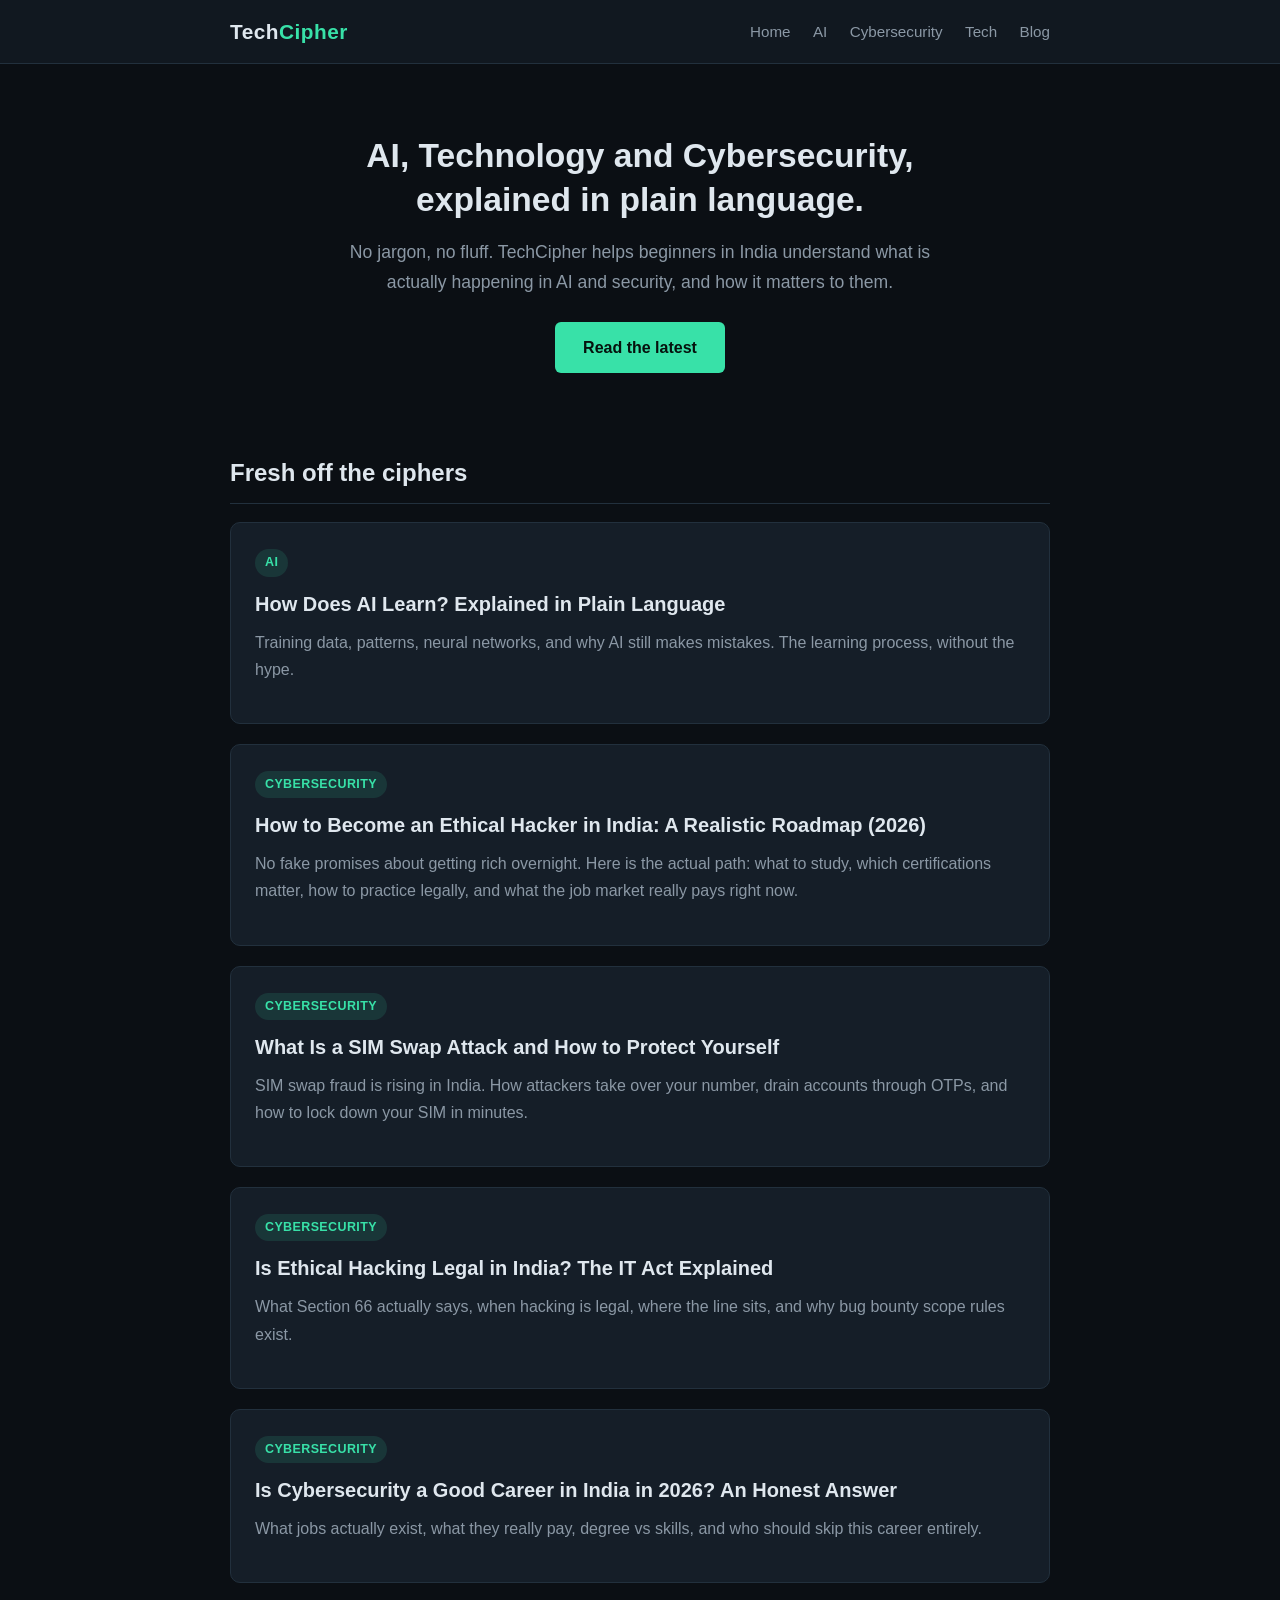
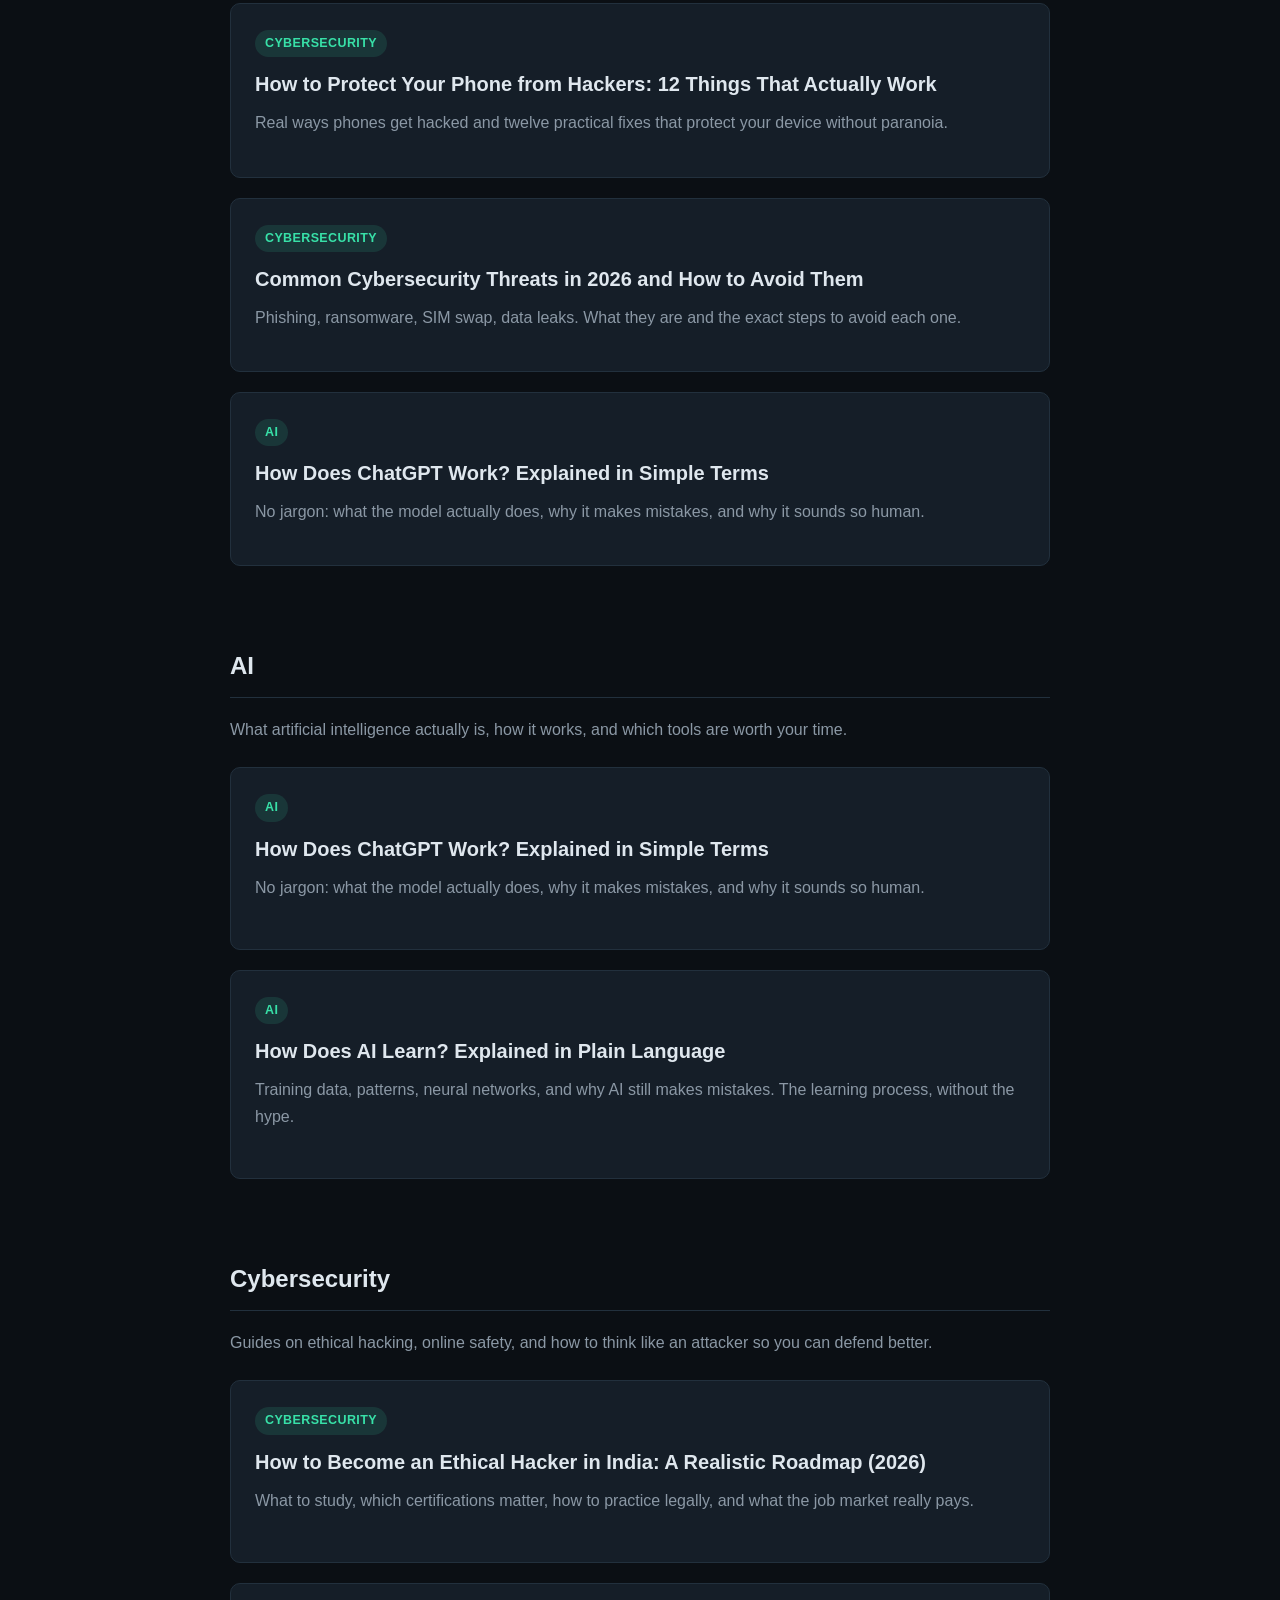
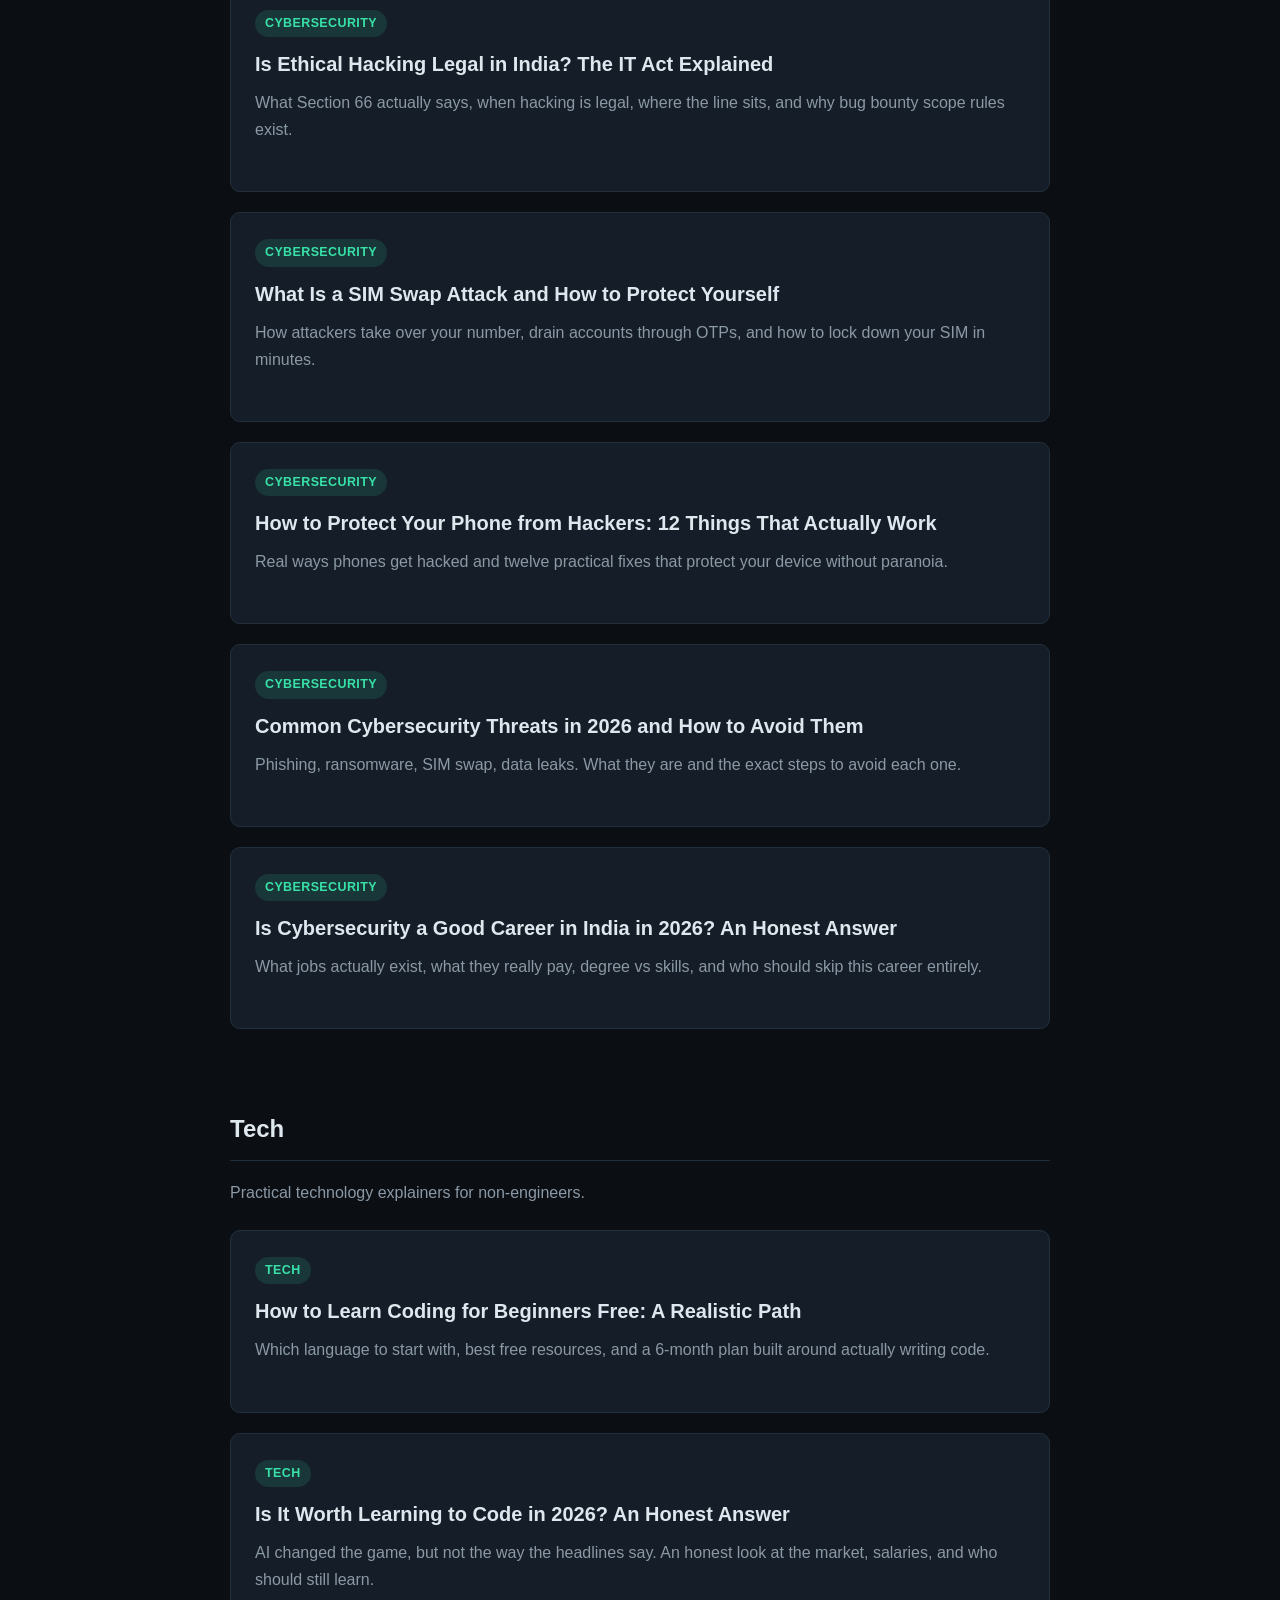
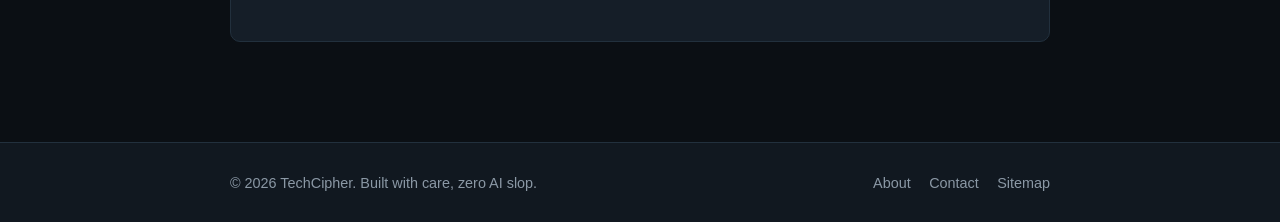
==== index.html @ 77800d89 "Update index.html" ====
<!DOCTYPE html>
<html lang="en">
<head>
  <meta charset="UTF-8">
  <meta name="viewport" content="width=device-width, initial-scale=1.0">
  <title>TechCipher — AI, Tech & Cybersecurity Explained Simply</title>
  <meta name="description" content="TechCipher explains AI, technology and cybersecurity in plain language. Guides, explainers and career advice for beginners in India.">
  <meta name="robots" content="index, follow">
  <meta name="google-site-verification" content="RlbuaunnR8UemuHNt22VDniKE6dXCsVWlTphBfJgqUA" />
  <script async src="https://pagead2.googlesyndication.com/pagead/js/adsbygoogle.js?client=ca-pub-1850620729330288" crossorigin="anonymous"></script>
  <link rel="canonical" href="https://techcipher.online/">
  <link rel="stylesheet" href="css/style.css">
  <!-- Open Graph -->
  <meta property="og:type" content="website">
  <meta name="monetag" content="e5074a6a23aa4fe35db296e1d6f67177">
  <meta property="og:title" content="TechCipher — AI, Tech & Cybersecurity Explained Simply">
  <meta property="og:description" content="Plain-language guides on AI, technology and cybersecurity. Built for curious beginners in India.">
  <meta property="og:url" content="https://techcipher.online/">
  <meta property="og:site_name" content="TechCipher">
  <!-- JSON-LD -->
  <script type="application/ld+json">
  {
    "@context": "https://schema.org",
    "@type": "WebSite",
    "name": "TechCipher",
    "url": "https://techcipher.online",
    "description": "Plain-language guides on AI, technology and cybersecurity for beginners in India."
  }
  </script>
</head>
<body>
  <header class="site-header">
    <div class="container">
      <a href="/" class="logo">Tech<span>Cipher</span></a>
      <nav class="main-nav" aria-label="Main navigation">
        <a href="/">Home</a>
        <a href="/#ai">AI</a>
        <a href="/#cybersecurity">Cybersecurity</a>
        <a href="/#tech">Tech</a>
        <a href="/blog">Blog</a>
      </nav>
    </div>
  </header>

  <main>
    <section class="hero">
      <div class="container">
        <h1>AI, Technology and Cybersecurity, explained in plain language.</h1>
        <p class="lead">No jargon, no fluff. TechCipher helps beginners in India understand what is actually happening in AI and security, and how it matters to them.</p>
        <a href="/blog" class="btn">Read the latest</a>
      </div>
    </section>

    <section class="container featured" id="featured">
      <h2>Fresh off the ciphers</h2>
      <article class="card">
        <span class="tag">AI</span>
        <h3><a href="/how-does-ai-learn">How Does AI Learn? Explained in Plain Language</a></h3>
        <p>Training data, patterns, neural networks, and why AI still makes mistakes. The learning process, without the hype.</p>
      </article>
      <article class="card">
        <span class="tag">Cybersecurity</span>
        <h3><a href="/how-to-become-ethical-hacker-in-india">How to Become an Ethical Hacker in India: A Realistic Roadmap (2026)</a></h3>
        <p>No fake promises about getting rich overnight. Here is the actual path: what to study, which certifications matter, how to practice legally, and what the job market really pays right now.</p>
      </article>
      <article class="card">
        <span class="tag">Cybersecurity</span>
        <h3><a href="/what-is-sim-swap-attack">What Is a SIM Swap Attack and How to Protect Yourself</a></h3>
        <p>SIM swap fraud is rising in India. How attackers take over your number, drain accounts through OTPs, and how to lock down your SIM in minutes.</p>
      </article>
      <article class="card">
        <span class="tag">Cybersecurity</span>
        <h3><a href="/is-ethical-hacking-legal-in-india">Is Ethical Hacking Legal in India? The IT Act Explained</a></h3>
        <p>What Section 66 actually says, when hacking is legal, where the line sits, and why bug bounty scope rules exist.</p>
      </article>
      <article class="card">
        <span class="tag">Cybersecurity</span>
        <h3><a href="/is-cybersecurity-a-good-career-in-india">Is Cybersecurity a Good Career in India in 2026? An Honest Answer</a></h3>
        <p>What jobs actually exist, what they really pay, degree vs skills, and who should skip this career entirely.</p>
      </article>
      <article class="card">
        <span class="tag">Cybersecurity</span>
        <h3><a href="/how-to-protect-phone-from-hackers">How to Protect Your Phone from Hackers: 12 Things That Actually Work</a></h3>
        <p>Real ways phones get hacked and twelve practical fixes that protect your device without paranoia.</p>
      </article>
      <article class="card">
        <span class="tag">Cybersecurity</span>
        <h3><a href="/common-cybersecurity-threats-and-how-to-avoid-them">Common Cybersecurity Threats in 2026 and How to Avoid Them</a></h3>
        <p>Phishing, ransomware, SIM swap, data leaks. What they are and the exact steps to avoid each one.</p>
      </article>
      <article class="card">
        <span class="tag">AI</span>
        <h3><a href="/how-does-chatgpt-work-in-simple-terms">How Does ChatGPT Work? Explained in Simple Terms</a></h3>
        <p>No jargon: what the model actually does, why it makes mistakes, and why it sounds so human.</p>
      </article>
    </section>

    <section class="container categories" id="ai">
      <h2>AI</h2>
      <p>What artificial intelligence actually is, how it works, and which tools are worth your time.</p>
      <article class="card">
        <span class="tag">AI</span>
        <h3><a href="/how-does-chatgpt-work-in-simple-terms">How Does ChatGPT Work? Explained in Simple Terms</a></h3>
        <p>No jargon: what the model actually does, why it makes mistakes, and why it sounds so human.</p>
      </article>
      <article class="card">
        <span class="tag">AI</span>
        <h3><a href="/how-does-ai-learn">How Does AI Learn? Explained in Plain Language</a></h3>
        <p>Training data, patterns, neural networks, and why AI still makes mistakes. The learning process, without the hype.</p>
      </article>
    </section>

    <section class="container categories" id="cybersecurity">
      <h2>Cybersecurity</h2>
      <p>Guides on ethical hacking, online safety, and how to think like an attacker so you can defend better.</p>
      <article class="card">
        <span class="tag">Cybersecurity</span>
        <h3><a href="/how-to-become-ethical-hacker-in-india">How to Become an Ethical Hacker in India: A Realistic Roadmap (2026)</a></h3>
        <p>What to study, which certifications matter, how to practice legally, and what the job market really pays.</p>
      </article>
      <article class="card">
        <span class="tag">Cybersecurity</span>
        <h3><a href="/is-ethical-hacking-legal-in-india">Is Ethical Hacking Legal in India? The IT Act Explained</a></h3>
        <p>What Section 66 actually says, when hacking is legal, where the line sits, and why bug bounty scope rules exist.</p>
      </article>
      <article class="card">
        <span class="tag">Cybersecurity</span>
        <h3><a href="/what-is-sim-swap-attack">What Is a SIM Swap Attack and How to Protect Yourself</a></h3>
        <p>How attackers take over your number, drain accounts through OTPs, and how to lock down your SIM in minutes.</p>
      </article>
      <article class="card">
        <span class="tag">Cybersecurity</span>
        <h3><a href="/how-to-protect-phone-from-hackers">How to Protect Your Phone from Hackers: 12 Things That Actually Work</a></h3>
        <p>Real ways phones get hacked and twelve practical fixes that protect your device without paranoia.</p>
      </article>
      <article class="card">
        <span class="tag">Cybersecurity</span>
        <h3><a href="/common-cybersecurity-threats-and-how-to-avoid-them">Common Cybersecurity Threats in 2026 and How to Avoid Them</a></h3>
        <p>Phishing, ransomware, SIM swap, data leaks. What they are and the exact steps to avoid each one.</p>
      </article>
      <article class="card">
        <span class="tag">Cybersecurity</span>
        <h3><a href="/is-cybersecurity-a-good-career-in-india">Is Cybersecurity a Good Career in India in 2026? An Honest Answer</a></h3>
        <p>What jobs actually exist, what they really pay, degree vs skills, and who should skip this career entirely.</p>
      </article>
    </section>

    <section class="container categories" id="tech">
      <h2>Tech</h2>
      <p>Practical technology explainers for non-engineers.</p>
      <article class="card">
        <span class="tag">Tech</span>
        <h3><a href="/how-to-learn-coding-for-beginners-free">How to Learn Coding for Beginners Free: A Realistic Path</a></h3>
        <p>Which language to start with, best free resources, and a 6-month plan built around actually writing code.</p>
      </article>
      <article class="card">
        <span class="tag">Tech</span>
        <h3><a href="/is-it-worth-learning-to-code-in-2026">Is It Worth Learning to Code in 2026? An Honest Answer</a></h3>
        <p>AI changed the game, but not the way the headlines say. An honest look at the market, salaries, and who should still learn.</p>
      </article>
    </section>
  </main>

  <footer class="site-footer">
    <div class="container">
      <p>&copy; 2026 TechCipher. Built with care, zero AI slop.</p>
      <nav aria-label="Footer navigation">
        <a href="/about">About</a>
        <a href="/contact">Contact</a>
        <a href="/sitemap.xml">Sitemap</a>
      </nav>
    </div>
  </footer>
</body>
</html>
---- css/style.css ----
* { margin: 0; padding: 0; box-sizing: border-box; }

:root {
  --bg: #0b0f14;
  --bg-soft: #111820;
  --card: #151e28;
  --text: #dfe7ee;
  --muted: #8b98a5;
  --accent: #38e1a8;
  --accent-2: #4da3ff;
  --border: #22303d;
}

html { scroll-behavior: smooth; }

body {
  font-family: "Segoe UI", "Helvetica Neue", Arial, sans-serif;
  background: var(--bg);
  color: var(--text);
  line-height: 1.7;
}

.container { max-width: 860px; margin: 0 auto; padding: 0 20px; }

a { color: var(--accent-2); text-decoration: none; }
a:hover { text-decoration: underline; }

/* Header */
.site-header {
  border-bottom: 1px solid var(--border);
  background: var(--bg-soft);
  position: sticky; top: 0; z-index: 10;
}
.site-header .container { display: flex; align-items: center; justify-content: space-between; padding: 14px 20px; }
.logo { font-size: 1.3rem; font-weight: 800; color: var(--text); letter-spacing: .5px; }
.logo span { color: var(--accent); }
.main-nav a { margin-left: 18px; color: var(--muted); font-size: .95rem; }
.main-nav a:hover { color: var(--accent); }

/* Hero */
.hero { padding: 70px 0 50px; text-align: center; }
.hero h1 { font-size: 2.1rem; line-height: 1.3; max-width: 700px; margin: 0 auto 16px; }
.lead { color: var(--muted); font-size: 1.1rem; max-width: 620px; margin: 0 auto 24px; }
.btn {
  display: inline-block; background: var(--accent); color: #06120d;
  padding: 12px 28px; border-radius: 6px; font-weight: 700;
}
.btn:hover { text-decoration: none; background: #4ff0b6; }

/* Sections */
.featured, .categories { padding: 30px 20px; }
.featured h2, .categories h2 { font-size: 1.5rem; margin-bottom: 18px; border-bottom: 1px solid var(--border); padding-bottom: 10px; }
.categories p { color: var(--muted); margin-bottom: 24px; }

.card {
  background: var(--card); border: 1px solid var(--border); border-radius: 10px;
  padding: 24px; margin-bottom: 20px;
}
.card h3 { margin: 10px 0 8px; font-size: 1.25rem; }
.card h3 a { color: var(--text); }
.card h3 a:hover { color: var(--accent); }
.card p { color: var(--muted); }

.tag {
  display: inline-block; background: rgba(56,225,168,.12); color: var(--accent);
  font-size: .78rem; font-weight: 700; padding: 3px 10px; border-radius: 20px;
  text-transform: uppercase; letter-spacing: .4px;
}

/* Article */
.article-wrap { padding: 40px 0; }
.article-header h1 { font-size: 1.9rem; line-height: 1.35; margin: 14px 0 8px; }
.byline { color: var(--muted); font-size: .9rem; margin-bottom: 26px; border-bottom: 1px solid var(--border); padding-bottom: 18px; }
article h2 { font-size: 1.45rem; margin: 36px 0 14px; color: var(--accent-2); }
article h3 { font-size: 1.15rem; margin: 26px 0 10px; }
article p { margin-bottom: 16px; }
article ul, article ol { margin: 0 0 18px 24px; }
article li { margin-bottom: 8px; }
article strong { color: #fff; }

article table { width: 100%; border-collapse: collapse; margin: 18px 0; font-size: .95rem; }
article th { background: var(--card); text-align: left; padding: 10px 12px; border: 1px solid var(--border); }
article td { padding: 10px 12px; border: 1px solid var(--border); vertical-align: top; }

.article-end {
  border-top: 1px solid var(--border); border-left: 3px solid var(--accent);
  padding: 14px 16px; margin-top: 30px; color: var(--muted); background: var(--bg-soft);
}
.related { margin-top: 40px; background: var(--bg-soft); border: 1px solid var(--border); border-radius: 10px; padding: 22px; }
.related h3 { margin-bottom: 8px; color: var(--accent); }

/* Footer */
.site-footer { border-top: 1px solid var(--border); margin-top: 50px; padding: 26px 0; background: var(--bg-soft); }
.site-footer .container { display: flex; justify-content: space-between; align-items: center; flex-wrap: wrap; gap: 10px; }
.site-footer p { color: var(--muted); font-size: .9rem; }
.site-footer nav a { margin-left: 14px; color: var(--muted); font-size: .9rem; }

@media (max-width: 600px) {
  .hero h1 { font-size: 1.6rem; }
  .article-header h1 { font-size: 1.5rem; }
  .main-nav a { margin-left: 10px; font-size: .85rem; }
}
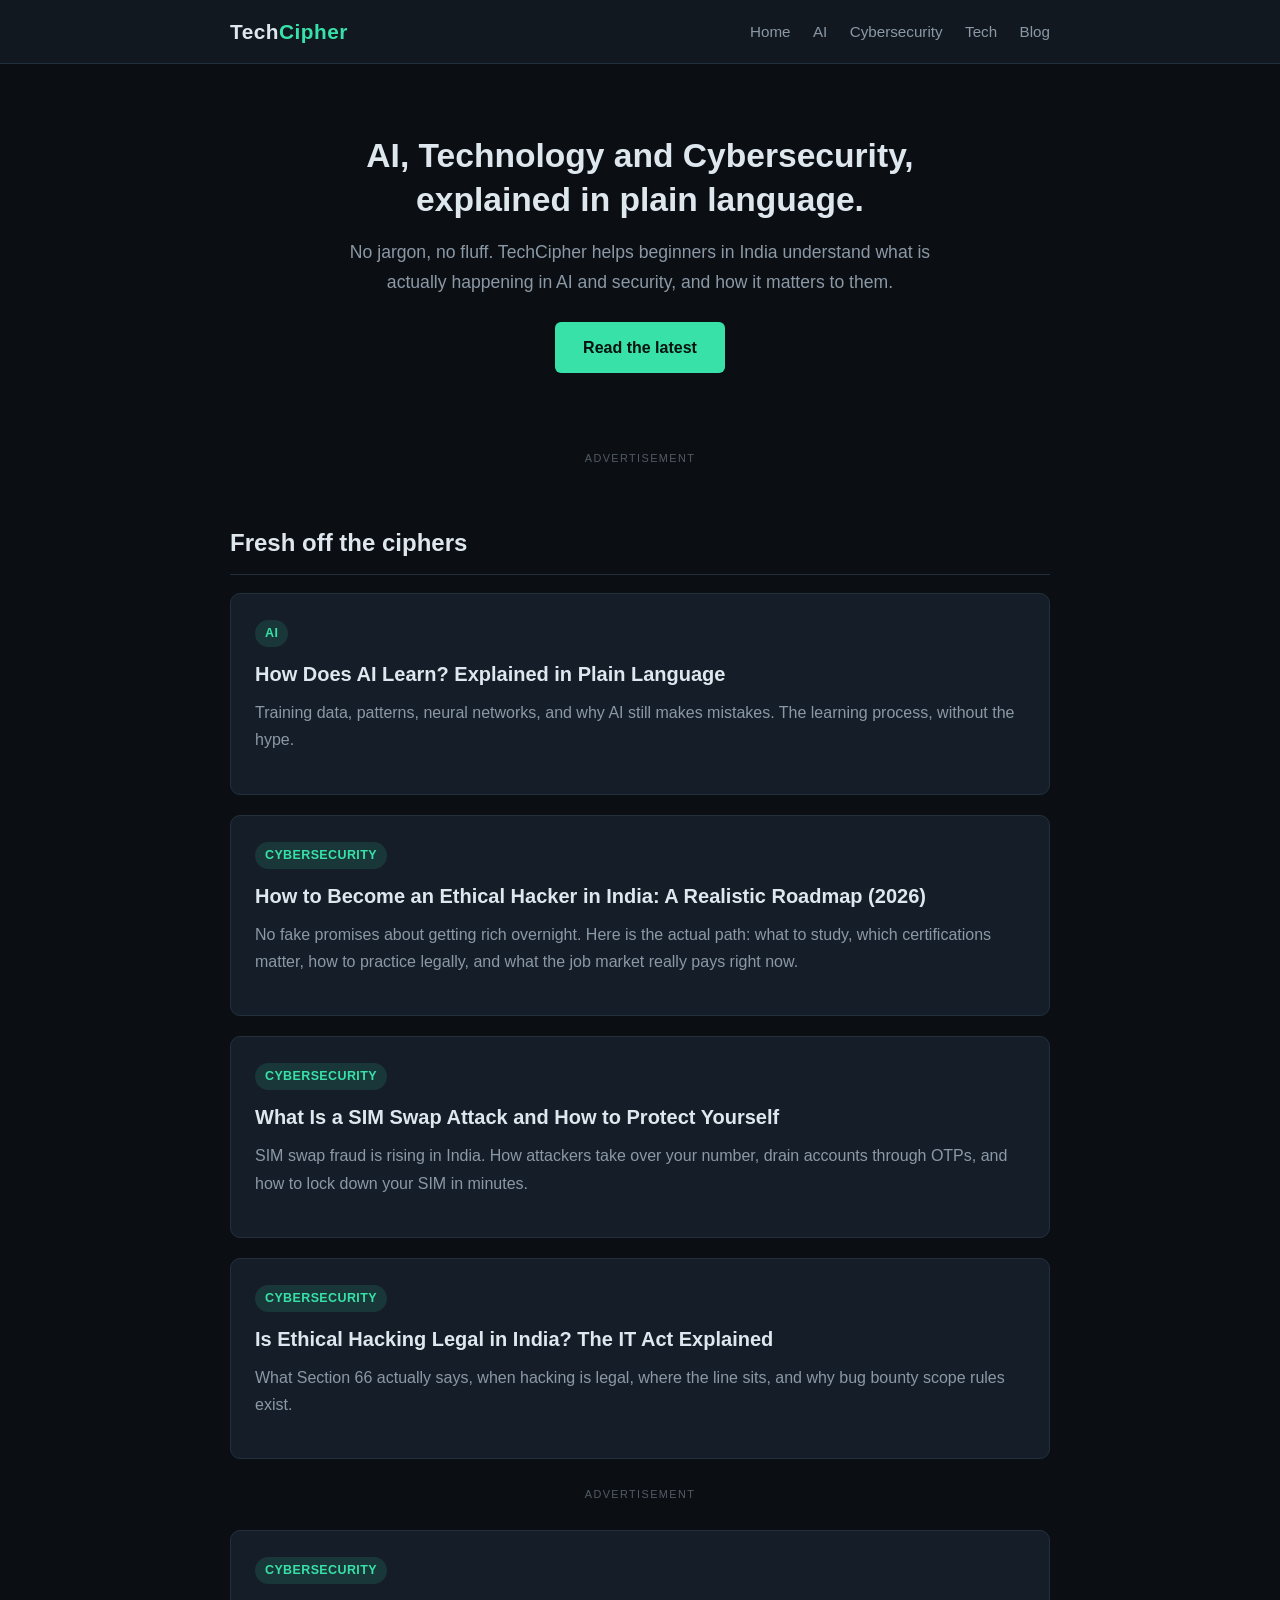
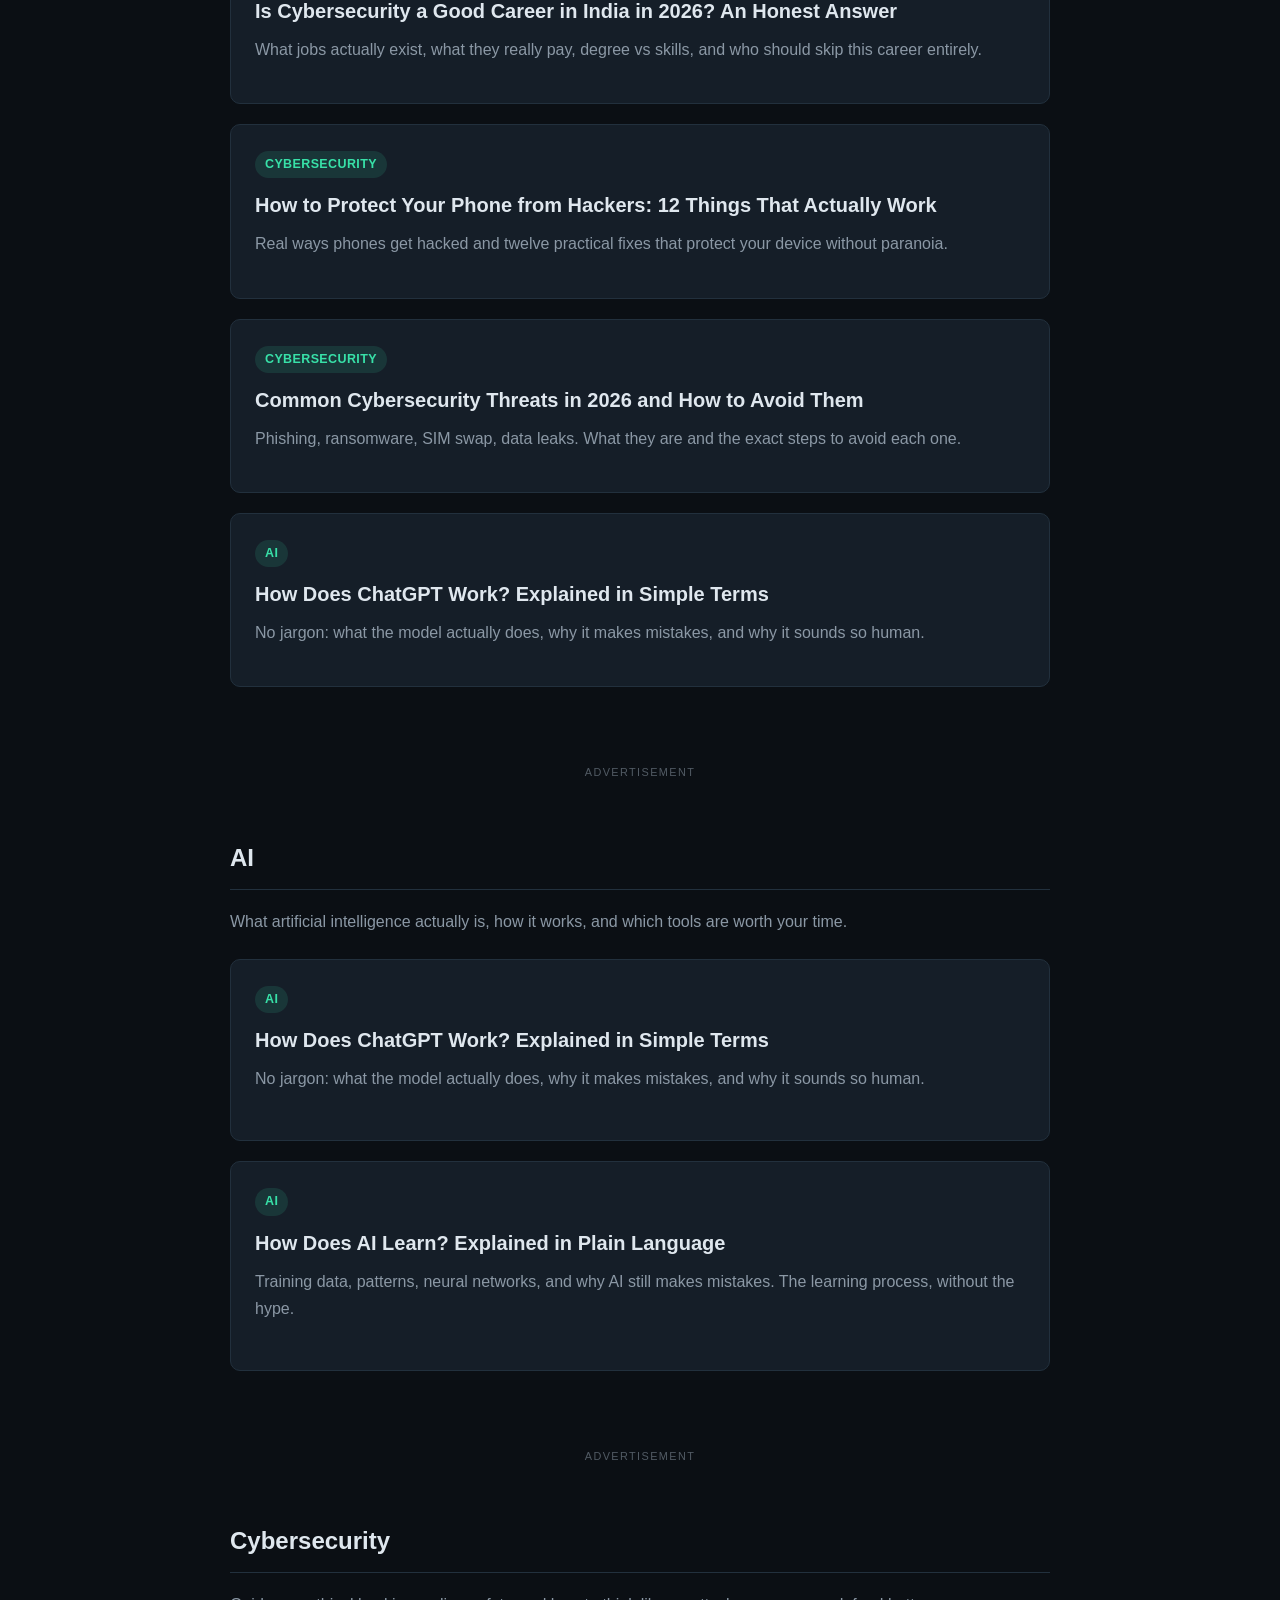
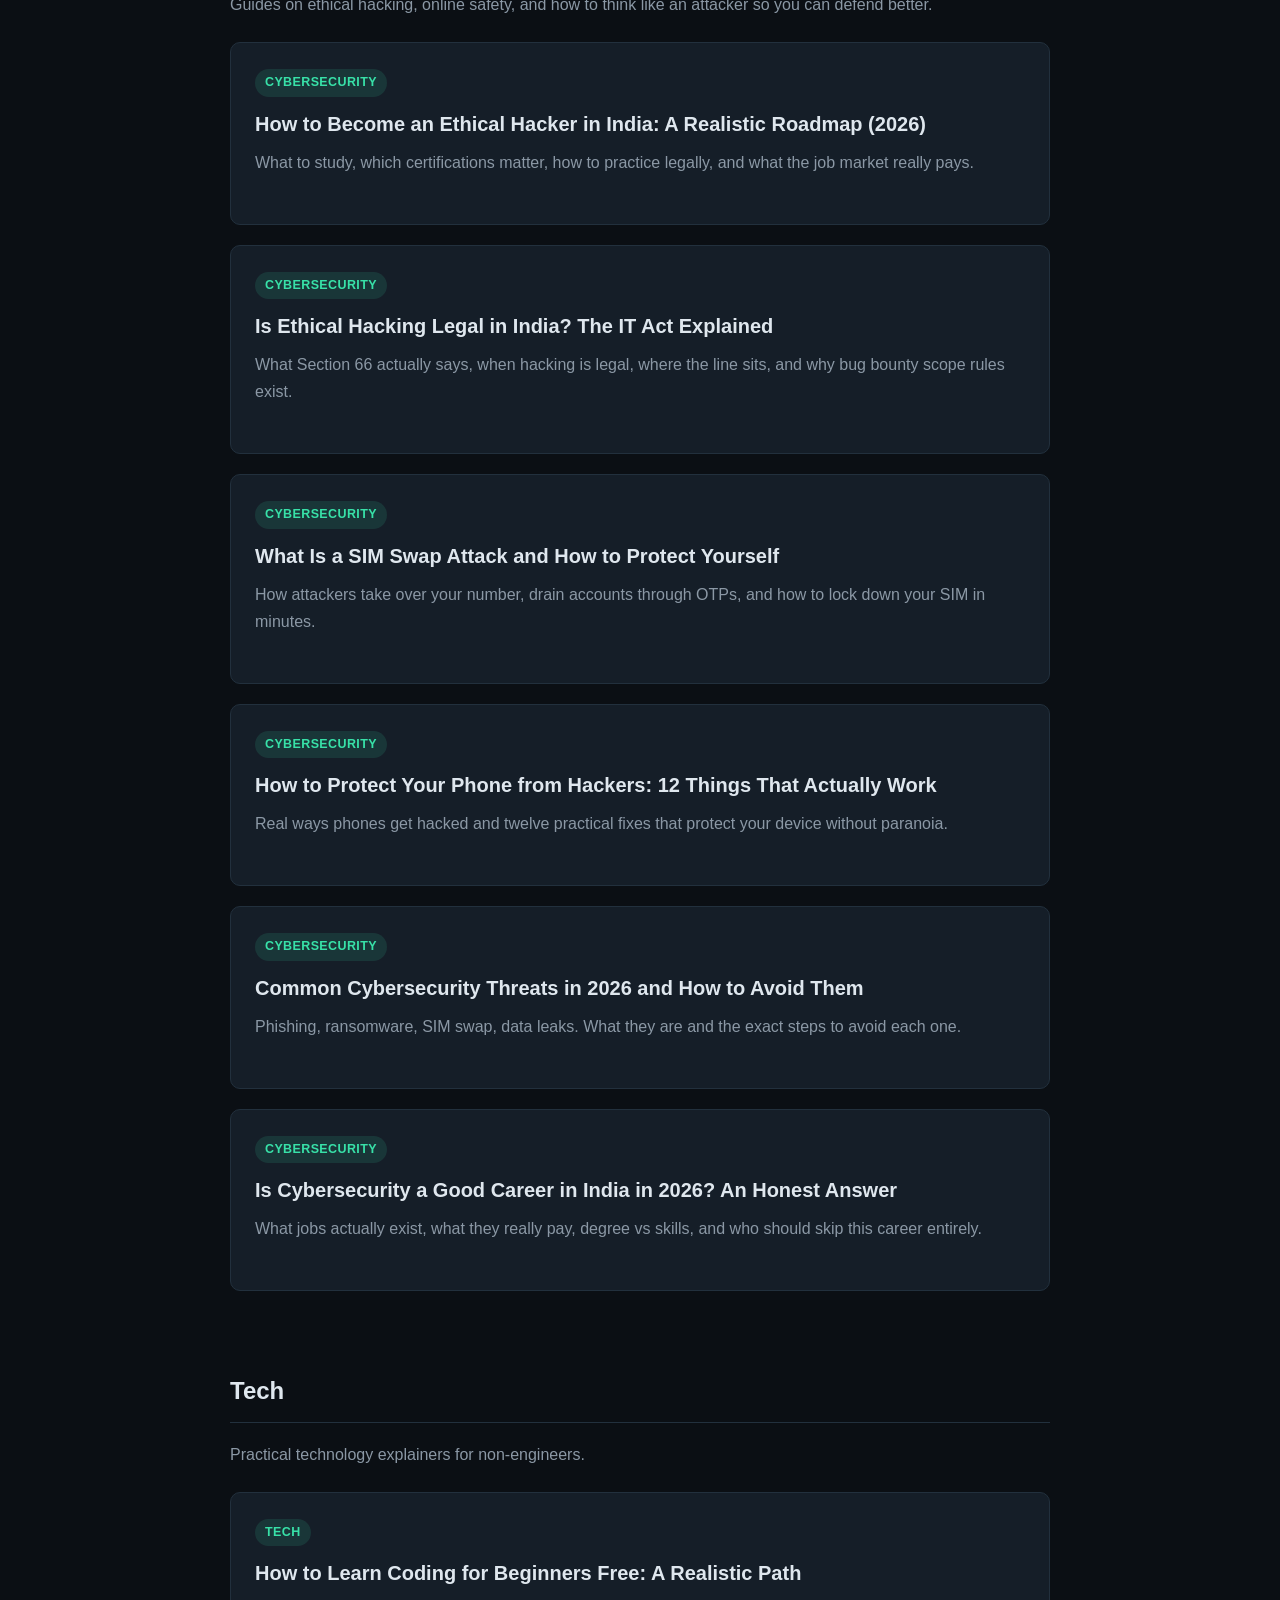
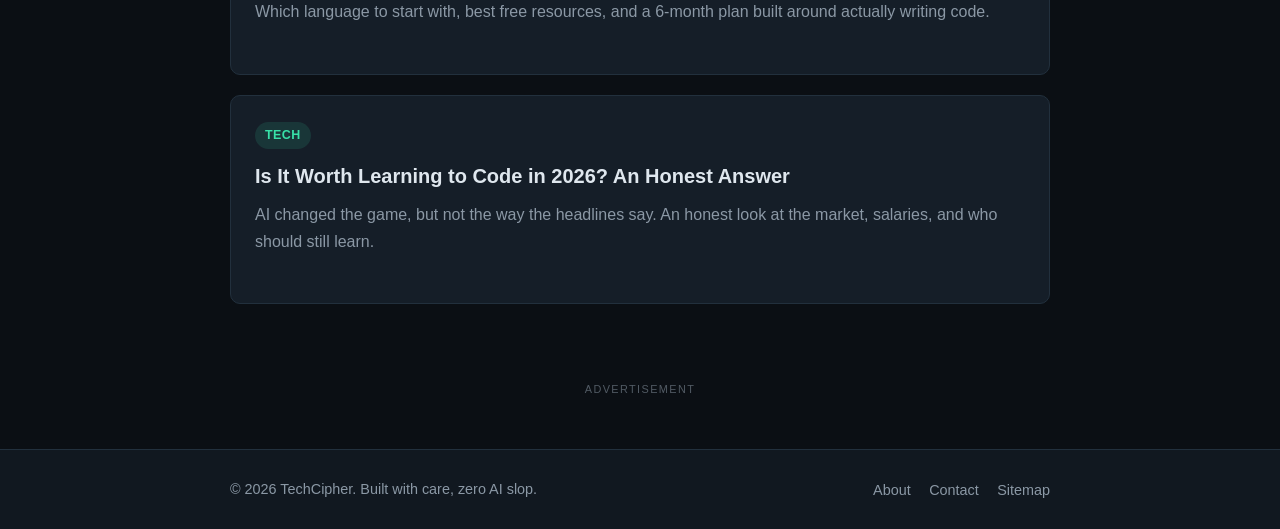
==== commit 3c44671b: "Add Adsterra ad units sitewide: leaderboards, in-content banners, article sidebars, native ads, soci" ====
--- a/index.html
+++ b/index.html
@@ -1,7 +1,7 @@
 <!DOCTYPE html>
 <html lang="en">
 <head>
-  <meta charset="UTF-8">
+      <meta charset="UTF-8">
   <meta name="viewport" content="width=device-width, initial-scale=1.0">
   <title>TechCipher — AI, Tech & Cybersecurity Explained Simply</title>
   <meta name="description" content="TechCipher explains AI, technology and cybersecurity in plain language. Guides, explainers and career advice for beginners in India.">
@@ -12,7 +12,6 @@
   <link rel="stylesheet" href="css/style.css">
   <!-- Open Graph -->
   <meta property="og:type" content="website">
-  <meta name="monetag" content="e5074a6a23aa4fe35db296e1d6f67177">
   <meta property="og:title" content="TechCipher — AI, Tech & Cybersecurity Explained Simply">
   <meta property="og:description" content="Plain-language guides on AI, technology and cybersecurity. Built for curious beginners in India.">
   <meta property="og:url" content="https://techcipher.online/">
@@ -27,6 +26,7 @@
     "description": "Plain-language guides on AI, technology and cybersecurity for beginners in India."
   }
   </script>
+  <script src="https://pl31026321.profitableratecpmnetwork.com/cf/b0/57/cfb057c937e13e558a3a346789e8f77a.js"></script>
 </head>
 <body>
   <header class="site-header">
@@ -51,6 +51,20 @@
       </div>
     </section>
 
+    <div class="ad-slot ad-leader">
+      <span class="ad-label">Advertisement</span>
+      <script>
+        atOptions = {
+          'key' : 'c77112ce4333732f5644f7d13a031bd7',
+          'format' : 'iframe',
+          'height' : 90,
+          'width' : 728,
+          'params' : {}
+        };
+      </script>
+      <script src="https://www.highrevenueformat.com/c77112ce4333732f5644f7d13a031bd7/invoke.js"></script>
+    </div>
+
     <section class="container featured" id="featured">
       <h2>Fresh off the ciphers</h2>
       <article class="card">
@@ -73,6 +87,13 @@
         <h3><a href="/is-ethical-hacking-legal-in-india">Is Ethical Hacking Legal in India? The IT Act Explained</a></h3>
         <p>What Section 66 actually says, when hacking is legal, where the line sits, and why bug bounty scope rules exist.</p>
       </article>
+
+    <div class="ad-slot ad-native">
+      <span class="ad-label">Advertisement</span>
+      <script async="async" data-cfasync="false" src="https://pl31026322.profitableratecpmnetwork.com/bb89cff7dc90d8f0d64112679549aab1/invoke.js"></script>
+      <div id="container-bb89cff7dc90d8f0d64112679549aab1"></div>
+    </div>
+
       <article class="card">
         <span class="tag">Cybersecurity</span>
         <h3><a href="/is-cybersecurity-a-good-career-in-india">Is Cybersecurity a Good Career in India in 2026? An Honest Answer</a></h3>
@@ -94,6 +115,20 @@
         <p>No jargon: what the model actually does, why it makes mistakes, and why it sounds so human.</p>
       </article>
     </section>
+
+    <div class="ad-slot ad-rect">
+      <span class="ad-label">Advertisement</span>
+      <script>
+        atOptions = {
+          'key' : '62b9a2f8d2e92897d46502e4bdce031c',
+          'format' : 'iframe',
+          'height' : 250,
+          'width' : 300,
+          'params' : {}
+        };
+      </script>
+      <script src="https://www.highrevenueformat.com/62b9a2f8d2e92897d46502e4bdce031c/invoke.js"></script>
+    </div>
 
     <section class="container categories" id="ai">
       <h2>AI</h2>
@@ -110,6 +145,20 @@
       </article>
     </section>
 
+    <div class="ad-slot ad-banner">
+      <span class="ad-label">Advertisement</span>
+      <script>
+        atOptions = {
+          'key' : '94caf29d0fa07590490e52b9b41b5c8f',
+          'format' : 'iframe',
+          'height' : 60,
+          'width' : 468,
+          'params' : {}
+        };
+      </script>
+      <script src="https://www.highrevenueformat.com/94caf29d0fa07590490e52b9b41b5c8f/invoke.js"></script>
+    </div>
+
     <section class="container categories" id="cybersecurity">
       <h2>Cybersecurity</h2>
       <p>Guides on ethical hacking, online safety, and how to think like an attacker so you can defend better.</p>
@@ -159,6 +208,19 @@
         <p>AI changed the game, but not the way the headlines say. An honest look at the market, salaries, and who should still learn.</p>
       </article>
     </section>
+    <div class="ad-slot ad-mobile">
+      <span class="ad-label">Advertisement</span>
+      <script>
+        atOptions = {
+          'key' : '3d582dd3bffd08bc1a73b1d6aa8ee6d9',
+          'format' : 'iframe',
+          'height' : 50,
+          'width' : 320,
+          'params' : {}
+        };
+      </script>
+      <script src="https://www.highrevenueformat.com/3d582dd3bffd08bc1a73b1d6aa8ee6d9/invoke.js"></script>
+    </div>
   </main>
 
   <footer class="site-footer">
--- a/css/style.css
+++ b/css/style.css
@@ -95,6 +95,26 @@
 .site-footer p { color: var(--muted); font-size: .9rem; }
 .site-footer nav a { margin-left: 14px; color: var(--muted); font-size: .9rem; }
 
+/* ===== Ad slots ===== */
+.ad-slot { margin: 26px auto; text-align: center; }
+.ad-label { display: block; font-size: .68rem; letter-spacing: 1.4px; text-transform: uppercase; color: var(--muted); opacity: .55; margin-bottom: 6px; }
+.ad-slot iframe { max-width: 100%; }
+.ad-leader { max-width: 728px; }
+.ad-rect { max-width: 300px; }
+.ad-banner { max-width: 468px; }
+.ad-mobile { max-width: 320px; }
+.ad-sky { max-width: 160px; }
+.ad-native { max-width: 100%; }
+
+/* Article + sidebar layout */
+.article-main { min-width: 0; }
+.ad-sidebar { margin-top: 26px; }
+.ad-sidebar .ad-slot { margin: 0 0 30px; }
+@media (min-width: 1000px) {
+  .article-wrap.layout-sidebar { display: grid; grid-template-columns: minmax(0, 1fr) 320px; gap: 36px; align-items: start; }
+  .ad-sidebar { position: sticky; top: 84px; margin-top: 0; }
+}
+
 @media (max-width: 600px) {
   .hero h1 { font-size: 1.6rem; }
   .article-header h1 { font-size: 1.5rem; }
